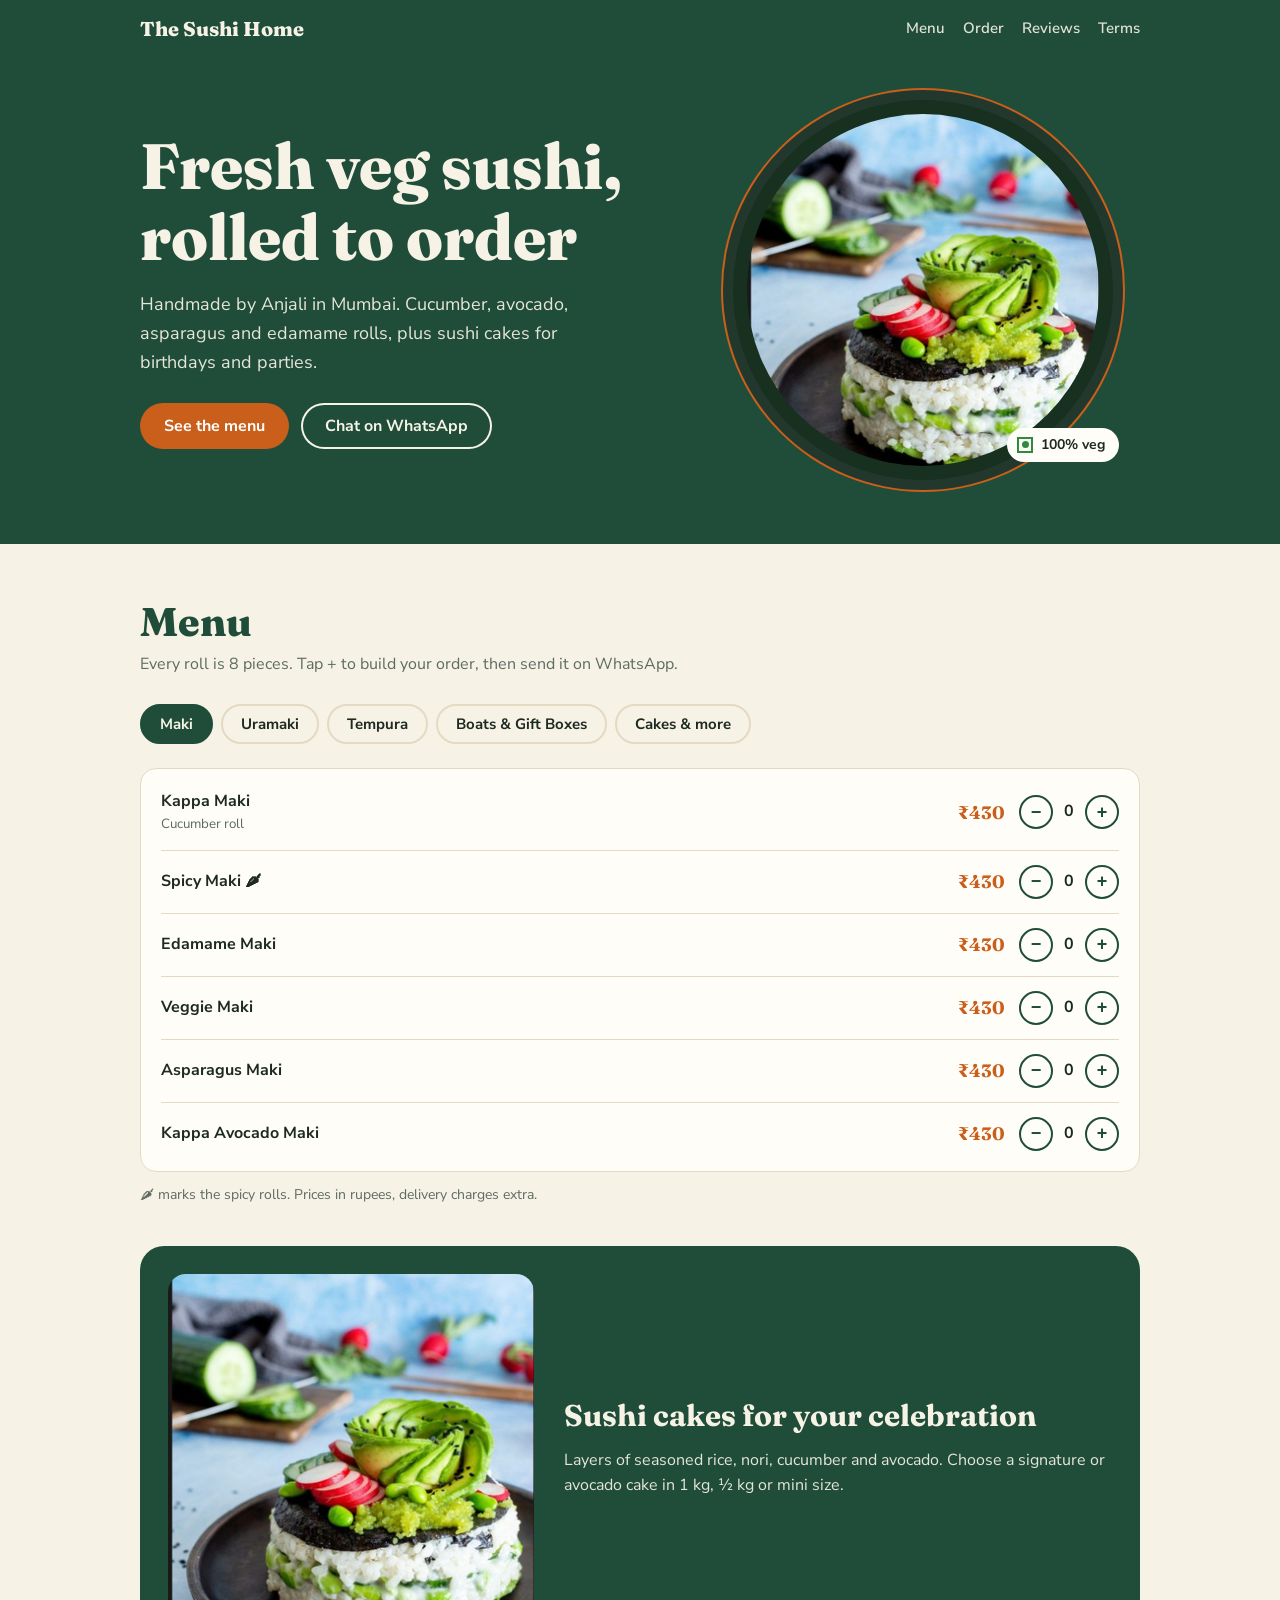
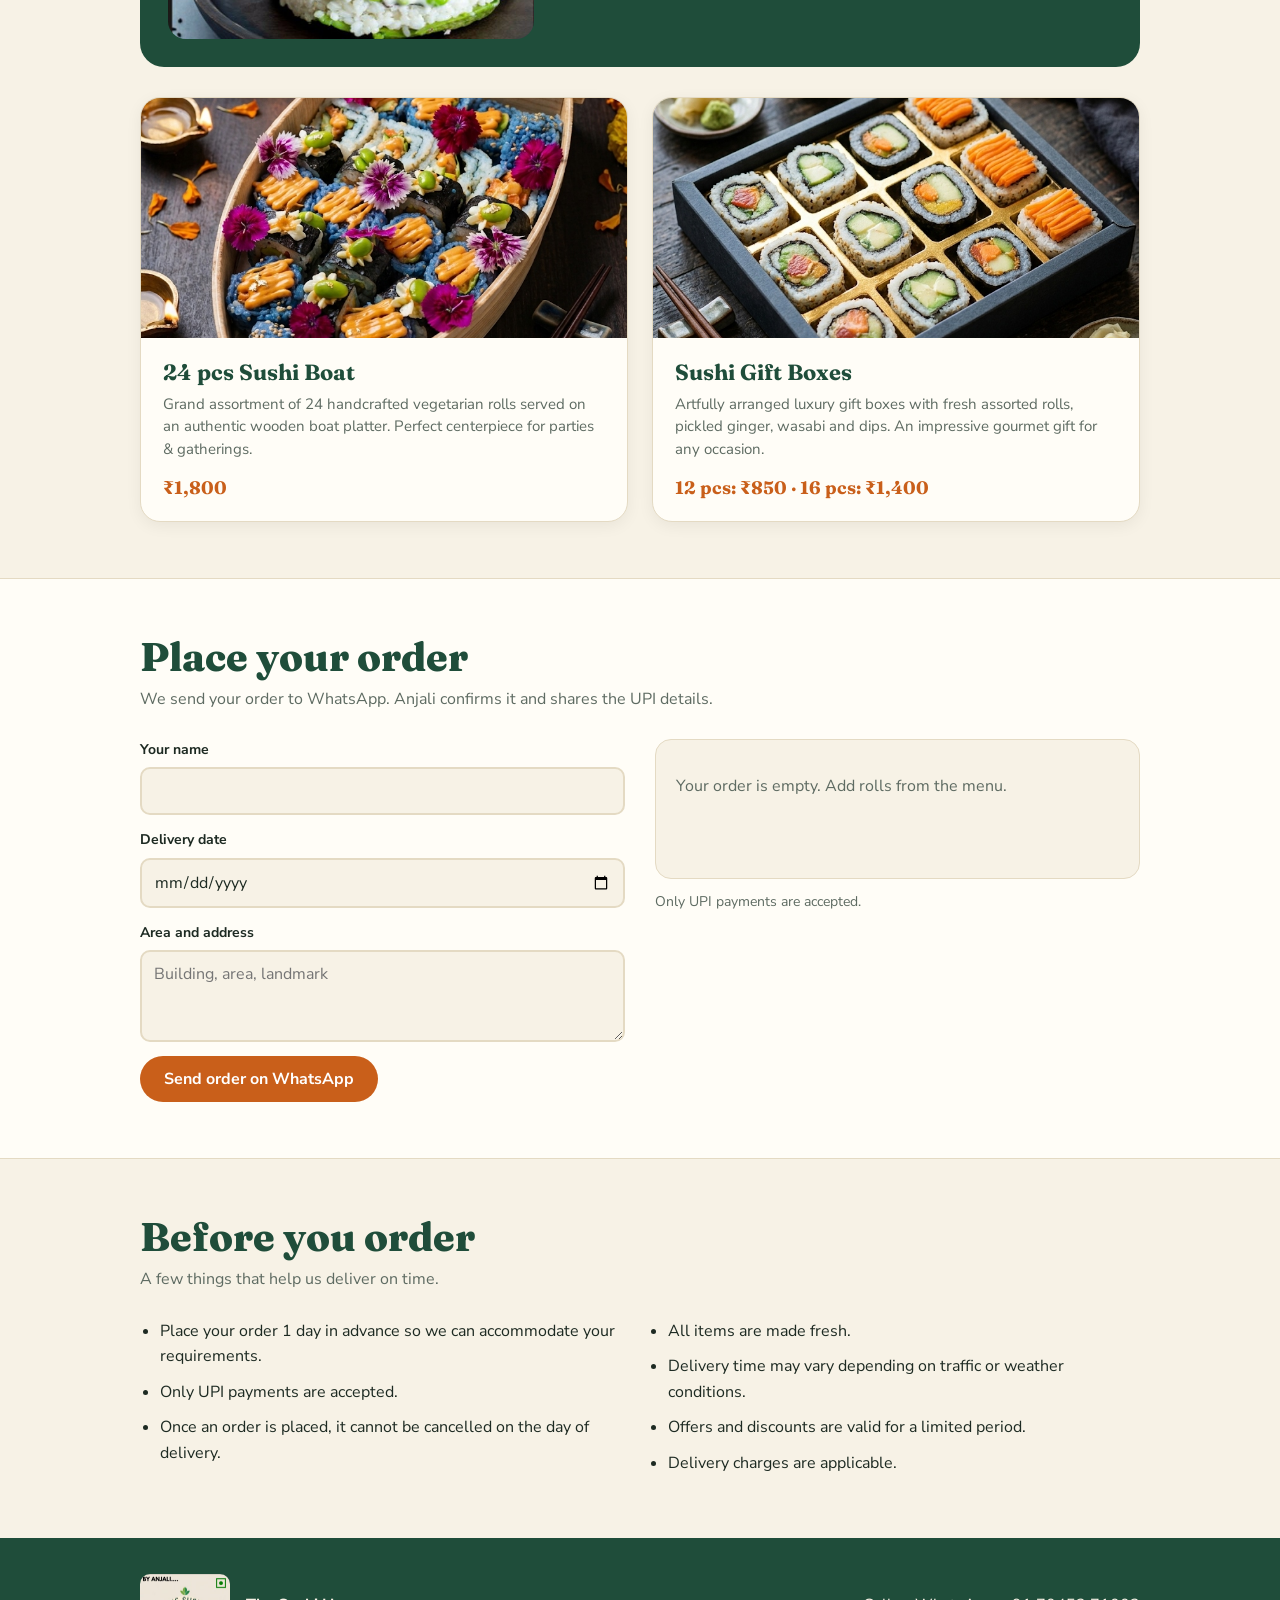
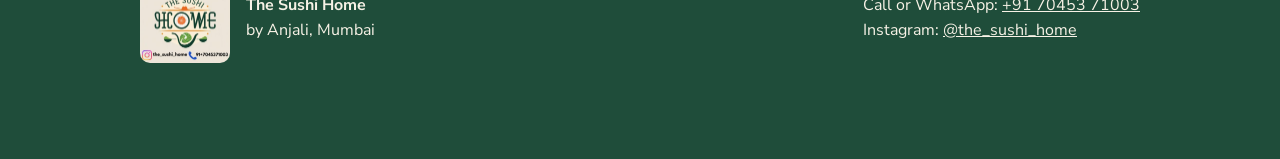
==== sushi_home_website.html @ c1016af9 "Add files via upload" ====
<!DOCTYPE html>
<html lang="en"><head><meta charset="utf-8">
<meta name="viewport" content="width=device-width, initial-scale=1, viewport-fit=cover">
<title>The Sushi Home – Fresh veg sushi, made to order</title>
<link rel="stylesheet" href="https://fonts.googleapis.com/css2?family=Fraunces:opsz,wght@9..144,600;9..144,800&family=Nunito+Sans:wght@400;600;700&display=swap">
<style>
:root{--bg:#F7F2E6;--card:#FFFDF7;--ink:#1D2A22;--mute:#5E6B62;--green:#1F4D3A;--leaf:#2E7D4F;--orange:#C95F1A;--line:#E4DAC3;--ong:#F7F2E6;color-scheme:light;
box-sizing:border-box;padding-top:env(safe-area-inset-top,0px);padding-bottom:env(safe-area-inset-bottom,0px)}
@media (prefers-color-scheme:dark){:root:not([data-theme="light"]){--bg:#101A15;--card:#17251D;--ink:#EEE8D8;--mute:#A9B3A9;--green:#0C2218;--leaf:#5FB383;--orange:#F08A3E;--line:#2A3B31;--ong:#F2EBDA;color-scheme:dark}}
:root[data-theme="dark"]{--bg:#101A15;--card:#17251D;--ink:#EEE8D8;--mute:#A9B3A9;--green:#0C2218;--leaf:#5FB383;--orange:#F08A3E;--line:#2A3B31;--ong:#F2EBDA;color-scheme:dark}
*{box-sizing:border-box}html{scroll-behavior:smooth;scroll-padding-top:70px}
body{margin:0;background:var(--bg);color:var(--ink);font:400 16px/1.6 "Nunito Sans",system-ui,sans-serif}
h1,h2,h3{font-family:Fraunces,Georgia,serif;line-height:1.1;margin:0}
img{max-width:100%;display:block}a{color:inherit}
.wrap{max-width:1040px;margin:0 auto;padding:0 20px}
header{position:sticky;top:0;z-index:20;background:var(--green);color:var(--ong)}
header .wrap{display:flex;align-items:center;justify-content:space-between;height:56px}
.brand{font:800 20px Fraunces,Georgia,serif;text-decoration:none}
nav{display:flex;gap:18px;font-weight:600;font-size:15px}nav a{text-decoration:none;opacity:.9}
.btn{display:inline-block;border:0;border-radius:999px;padding:12px 24px;font:700 16px "Nunito Sans",sans-serif;background:var(--orange);color:#fff;text-decoration:none;cursor:pointer}
.btn.ghost{background:transparent;color:var(--ong);box-shadow:inset 0 0 0 2px var(--ong)}
:focus-visible{outline:3px solid var(--orange);outline-offset:3px}
.hero{background:var(--green);color:var(--ong);padding:44px 0 64px;overflow:hidden}
.hero .wrap{display:grid;grid-template-columns:1.1fr .9fr;gap:36px;align-items:center}
.hero h1{font-size:clamp(38px,6vw,64px);font-weight:800}
.hero p{max-width:460px;font-size:18px;margin:18px 0 26px;opacity:.92}
.hero .row{display:flex;gap:12px;flex-wrap:wrap}
.disc{position:relative;width:min(100%,380px);aspect-ratio:1;margin:0 auto;border-radius:50%;padding:14px;background:#17301f;box-shadow:0 0 0 10px #23382c,0 0 0 12px var(--orange)}
.disc img{width:100%;height:100%;border-radius:50%;object-fit:cover}
.veg{position:absolute;right:-6px;bottom:18px;background:var(--card);color:var(--ink);border-radius:999px;padding:6px 14px 6px 10px;font-weight:700;font-size:14px;display:flex;gap:8px;align-items:center}
.veg i{width:16px;height:16px;border:2px solid #2E8B3E;display:grid;place-items:center}.veg i:after{content:"";width:7px;height:7px;border-radius:50%;background:#2E8B3E}
section{padding:56px 0}
h2{font-size:clamp(28px,4vw,40px);font-weight:800;color:var(--green)}
@media (prefers-color-scheme:dark){:root:not([data-theme="light"]) h2{color:var(--ink)}}
.sub{color:var(--mute);margin:8px 0 26px}
.tabs{display:flex;gap:8px;overflow-x:auto;padding-bottom:6px;margin-bottom:18px}
.tab{flex:none;border:2px solid var(--line);background:transparent;color:var(--ink);border-radius:999px;padding:8px 18px;font:700 15px "Nunito Sans",sans-serif;cursor:pointer}
.tab[aria-selected=true]{background:var(--green);border-color:var(--green);color:var(--ong)}
.list{background:var(--card);border:1px solid var(--line);border-radius:16px;padding:6px 20px}
.item{display:flex;align-items:center;gap:14px;padding:14px 0;border-bottom:1px solid var(--line)}.item:last-child{border:0}
.item .thumb{width:58px;height:58px;border-radius:12px;object-fit:cover;flex-shrink:0;border:1px solid var(--line)}
.item .n{flex:1;font-weight:700}.item .n small{display:block;font-weight:400;color:var(--mute)}
.price{font:700 18px Fraunces,Georgia,serif;color:var(--orange);min-width:64px;text-align:right}
.qty{display:flex;align-items:center;gap:6px}
.qty button{width:34px;height:34px;border-radius:50%;border:2px solid var(--green);background:transparent;color:var(--green);font:700 18px sans-serif;cursor:pointer}
@media (prefers-color-scheme:dark){:root:not([data-theme="light"]) .qty button{border-color:var(--leaf);color:var(--leaf)}}
.qty span{min-width:20px;text-align:center;font-weight:700}
.note{margin-top:12px;color:var(--mute);font-size:14px}
.cake{display:grid;grid-template-columns:.8fr 1.2fr;gap:30px;align-items:center;background:var(--green);color:var(--ong);border-radius:24px;padding:28px;margin-top:40px}
.cake img{border-radius:18px;aspect-ratio:1;object-fit:cover;width:100%}
.cake h3{font-size:30px}.cake p{opacity:.92}
.feature-grid{display:grid;grid-template-columns:1fr 1fr;gap:24px;margin-top:30px}
.feature-card{background:var(--card);border:1px solid var(--line);border-radius:20px;overflow:hidden;display:flex;flex-direction:column;box-shadow:0 4px 16px rgba(0,0,0,.06)}
.feature-card img{width:100%;height:240px;object-fit:cover;object-position:center}
.feature-card-body{padding:22px;display:flex;flex-direction:column;flex:1}
.feature-card-body h3{font-size:22px;margin-bottom:8px;color:var(--green)}
@media (prefers-color-scheme:dark){:root:not([data-theme="light"]) .feature-card-body h3{color:var(--ink)}}
.feature-card-body p{color:var(--mute);font-size:15px;line-height:1.5;margin:0 0 16px;flex:1}
.feature-price{font:700 18px Fraunces,Georgia,serif;color:var(--orange)}
@media (max-width:760px){.feature-grid{grid-template-columns:1fr}}
.order{background:var(--card);border-top:1px solid var(--line);border-bottom:1px solid var(--line)}
.grid{display:grid;grid-template-columns:1fr 1fr;gap:30px}
form label{display:block;font-weight:700;font-size:14px;margin:0 0 14px}
input,textarea{display:block;width:100%;margin-top:6px;padding:11px 12px;border:2px solid var(--line);border-radius:10px;background:var(--bg);color:var(--ink);font:400 16px "Nunito Sans",sans-serif}
.sum{background:var(--bg);border:1px solid var(--line);border-radius:16px;padding:18px 20px;min-height:140px}
.sum div{display:flex;justify-content:space-between;gap:10px;padding:5px 0}
.sum .t{border-top:2px solid var(--line);margin-top:8px;padding-top:10px;font-weight:800;font-size:18px}
.empty{color:var(--mute)}
.terms{columns:2;column-gap:36px;padding-left:20px;margin:0}.terms li{margin-bottom:10px;break-inside:avoid}
footer{background:var(--green);color:var(--ong);padding:36px 0 96px}
footer .wrap{display:flex;gap:24px;align-items:center;justify-content:space-between;flex-wrap:wrap}
footer img{width:90px;border-radius:10px}
.bar{position:fixed;left:0;right:0;bottom:0;z-index:30;background:var(--green);color:var(--ong);padding:10px 20px calc(10px + env(safe-area-inset-bottom,0px));display:none;align-items:center;justify-content:space-between;gap:12px}
.bar.on{display:flex}
@media (max-width:760px){.hero .wrap,.cake,.grid{grid-template-columns:1fr}.hero h1{font-size:clamp(30px,9vw,48px)}.hero .row{justify-content:center}.disc{width:min(100%,260px)}.terms{columns:1}nav{display:none}nav.open{display:flex;flex-direction:column;position:fixed;top:56px;left:0;right:0;background:var(--green);padding:16px 20px 24px;z-index:19;gap:0}nav.open a{padding:14px 0;border-bottom:1px solid rgba(255,255,255,0.1);font-size:17px}.hamburger{display:flex}.feature-grid{grid-template-columns:1fr}.reviews-grid{grid-template-columns:1fr}section{padding:40px 0}.item .thumb{width:56px;height:56px}}
@media (prefers-reduced-motion:reduce){html{scroll-behavior:auto}}
.hamburger{display:none;background:transparent;border:none;color:var(--ong);font-size:24px;cursor:pointer;padding:4px 8px;line-height:1}
#reviews{background:var(--card);border-top:1px solid var(--line)}
.reviews-grid{display:grid;grid-template-columns:repeat(auto-fill,minmax(260px,1fr));gap:20px;margin-bottom:44px}
.review-card{background:var(--bg);border:1px solid var(--line);border-radius:18px;padding:22px;display:flex;flex-direction:column;gap:10px}
.review-stars{color:#F5A623;font-size:18px;letter-spacing:2px}
.review-text{color:var(--ink);font-size:15px;line-height:1.6;flex:1;margin:0}
.review-author{font-weight:700;font-size:14px;color:var(--mute)}
.review-date{font-size:12px;color:var(--mute);opacity:.7}
.review-form-wrap{background:var(--bg);border:1px solid var(--line);border-radius:20px;padding:28px;max-width:560px}
.review-form-wrap h3{font-size:22px;margin-bottom:20px;color:var(--green)}
.star-pick{display:flex;gap:4px;margin-top:8px}
.star-pick button{background:transparent;border:none;font-size:32px;color:var(--line);cursor:pointer;padding:0 2px;transition:color .15s;line-height:1}
.star-pick button.lit{color:#F5A623}
.review-thanks{color:var(--leaf);font-weight:700;margin-top:10px}

</style></head><body>
<header><div class="wrap"><a class="brand" href="#top">The Sushi Home</a><nav id="nav"><a href="#menu">Menu</a><a href="#order">Order</a><a href="#reviews">Reviews</a><a href="#terms">Terms</a></nav><button class="hamburger" id="hamburger" aria-label="Open menu" aria-expanded="false">☰</button></div></header>
<main id="top">
<div class="hero"><div class="wrap">
<div><h1>Fresh veg sushi, rolled to order</h1>
<p>Handmade by Anjali in Mumbai. Cucumber, avocado, asparagus and edamame rolls, plus sushi cakes for birthdays and parties.</p>
<div class="row"><a class="btn" href="#menu">See the menu</a><a class="btn ghost" href="https://wa.me/917045371003?text=Hi%20The%20Sushi%20Home%2C%20I%E2%80%99d%20like%20to%20order." target="_blank" rel="noopener">Chat on WhatsApp</a></div></div>
<div class="disc"><img src="[data-uri]" alt="Avocado sushi cake with radish, edamame and nori"><div class="veg"><i></i>100% veg</div></div>
</div></div>

<section id="menu"><div class="wrap">
<h2>Menu</h2><p class="sub">Every roll is 8 pieces. Tap + to build your order, then send it on WhatsApp.</p>
<div class="tabs" role="tablist" id="tabs"></div>
<div class="list" id="list"></div>
<p class="note">🌶 marks the spicy rolls. Prices in rupees, delivery charges extra.</p>
<div class="cake"><img src="[data-uri]" alt="Avocado sushi cake"><div><h3>Sushi cakes for your celebration</h3><p>Layers of seasoned rice, nori, cucumber and avocado. Choose a signature or avocado cake in 1 kg, ½ kg or mini size.</p></div></div>

<div class="feature-grid">
  <div class="feature-card">
    <img src="images/sushi-boat.jpg" alt="24 pcs Sushi Boat Platter">
    <div class="feature-card-body">
      <h3>24 pcs Sushi Boat</h3>
      <p>Grand assortment of 24 handcrafted vegetarian rolls served on an authentic wooden boat platter. Perfect centerpiece for parties & gatherings.</p>
      <div class="feature-price">₹1,800</div>
    </div>
  </div>
  <div class="feature-card">
    <img src="images/sushi-gift-box.jpg" alt="Sushi Gift Box">
    <div class="feature-card-body">
      <h3>Sushi Gift Boxes</h3>
      <p>Artfully arranged luxury gift boxes with fresh assorted rolls, pickled ginger, wasabi and dips. An impressive gourmet gift for any occasion.</p>
      <div class="feature-price">12 pcs: ₹850 · 16 pcs: ₹1,400</div>
    </div>
  </div>
</div>
</div></section>

<section class="order" id="order"><div class="wrap">
<h2>Place your order</h2><p class="sub">We send your order to WhatsApp. Anjali confirms it and shares the UPI details.</p>
<div class="grid">
<form id="f" onsubmit="return false">
<label>Your name<input id="nm" autocomplete="name"></label>
<label>Delivery date<input id="dt" type="date"></label>
<label>Area and address<textarea id="ad" rows="3" placeholder="Building, area, landmark"></textarea></label>
<button class="btn" id="send" type="button">Send order on WhatsApp</button>
</form>
<div><div class="sum" id="sum" aria-live="polite"></div><p class="note">Only UPI payments are accepted.</p></div>
</div></div></section>

<section id="terms"><div class="wrap"><h2>Before you order</h2><p class="sub">A few things that help us deliver on time.</p>
<ul class="terms">
<li>Place your order 1 day in advance so we can accommodate your requirements.</li>
<li>Only UPI payments are accepted.</li>
<li>Once an order is placed, it cannot be cancelled on the day of delivery.</li>
<li>All items are made fresh.</li>
<li>Delivery time may vary depending on traffic or weather conditions.</li>
<li>Offers and discounts are valid for a limited period.</li>
<li>Delivery charges are applicable.</li></ul></div></section>
</main>
<footer><div class="wrap"><div style="display:flex;gap:16px;align-items:center"><img src="[data-uri]" alt="The Sushi Home logo"><div><strong>The Sushi Home</strong><br>by Anjali, Mumbai</div></div>
<div>Call or WhatsApp: <a href="tel:+917045371003">+91 70453 71003</a><br>Instagram: <a href="https://instagram.com/the_sushi_home" target="_blank" rel="noopener">@the_sushi_home</a></div></div></footer>
<div class="bar" id="bar"><div><strong id="bc"></strong></div><a class="btn" href="#order">Review order</a></div>
<script>
const M={"Maki":[["Kappa Maki",430,"Cucumber roll"],["Spicy Maki 🌶",430],["Edamame Maki",430],["Veggie Maki",430],["Asparagus Maki",430],["Kappa Avocado Maki",430]],
"Uramaki":[["Classic Cucumber",430],["California Roll",430],["Summer Roll",430],["Avocado Roll",430],["Veggie Supreme",430],["Spicy Avocado 🌶",430],["Asparagus Cream Cheese Roll",430],["Avocado Asparagus Roll",430]],
"Tempura":[["Japanese Spice Roll",430],["TSC Signature Roll",430],["Avocado Blast",480],["Crunchy Edamame Roll",430],["Asparagus Tempura Roll",430],["Assorted Veggies Tempura Roll",430],["Baby Corn Tempura Roll",430],["Rock Corn Tempura Roll",430]],
"Boats & Gift Boxes":[["24 pcs Sushi Boat",1800,"24 pcs signature veg assortment on a boat platter","images/sushi-boat.jpg"],["12 pcs Sushi Gift Box",850,"12 pcs handcrafted veg sushi in a gift box","images/sushi-gift-box.jpg"],["16 pcs Sushi Gift Box",1400,"16 pcs luxury veg sushi assortment in a gift box","images/sushi-gift-box.jpg"]],
"Cakes & more":[["1 kg Signature Sushi Cake",1800],["1 kg Avocado Sushi Cake",2000],["½ kg Signature Sushi Cake",1000],["½ kg Avocado Sushi Cake",1200],["Mini Sushi Cake",700],["Sushi Bowl",500],["Edamame Starter",400]]};
const q={};let cur="Maki";
const $=id=>document.getElementById(id),R=n=>"₹"+n.toLocaleString("en-IN");
function tabs(){$("tabs").innerHTML=Object.keys(M).map(k=>`<button class="tab" role="tab" aria-selected="${k==cur}" data-k="${k}">${k}</button>`).join("")}
function list(){$("list").innerHTML=M[cur].map(([n,p,d,img],i)=>{const key=cur+i;const im=img?`<img class="thumb" src="${img}" alt="${n}" loading="lazy">`:"";return `<div class="item">${im}<div class="n">${n}${d?`<small>${d}</small>`:""}</div><div class="price">${R(p)}</div><div class="qty"><button aria-label="Remove one ${n}" data-d="-1" data-k="${key}">−</button><span>${q[key]||0}</span><button aria-label="Add one ${n}" data-d="1" data-k="${key}">+</button></div></div>`}).join("")}
function lines(){const o=[];for(const c in M)M[c].forEach(([n,p],i)=>{const x=q[c+i];if(x)o.push([n.replace(" 🌶",""),p,x])});return o}
function sum(){const L=lines(),t=L.reduce((a,[,p,x])=>a+p*x,0),c=L.reduce((a,[,,x])=>a+x,0);
$("sum").innerHTML=L.length?L.map(([n,p,x])=>`<div><span>${x} × ${n}</span><span>${R(p*x)}</span></div>`).join("")+`<div class="t"><span>Total</span><span>${R(t)}</span></div>`:`<p class="empty">Your order is empty. Add rolls from the menu.</p>`;
$("bar").classList.toggle("on",c>0);$("bc").textContent=`${c} item${c>1?"s":""} · ${R(t)}`}
document.addEventListener("click",e=>{const b=e.target.closest("button");if(!b)return;
if(b.dataset.k&&b.classList.contains("tab")){cur=b.dataset.k;tabs();list()}
else if(b.dataset.d){const k=b.dataset.k;q[k]=Math.max(0,(q[k]||0)+ +b.dataset.d);list();sum()}});
$("send").onclick=()=>{const L=lines();if(!L.length){$("sum").innerHTML='<p class="empty">Your order is empty. Tap + next to a roll in the menu first.</p>';$("sum").scrollIntoView({block:"center"});return}
const t=L.reduce((a,[,p,x])=>a+p*x,0);
const fmtDt=v=>{if(!v)return"-";const[y,m,d]=v.split("-");if(!d)return v;const mon=["Jan","Feb","Mar","Apr","May","Jun","Jul","Aug","Sep","Oct","Nov","Dec"];return `${d}-${m}-${y} (${d} ${mon[+m-1]||m} ${y})`};
const msg=`Hi The Sushi Home, I’d like to order:\n`+L.map(([n,,x])=>`• ${x} × ${n}`).join("\n")+`\nTotal: ${R(t)} (delivery extra)\nName: ${$("nm").value||"-"}\nDelivery date: ${fmtDt($("dt").value)}\nAddress: ${$("ad").value||"-"}`;
const u="https://wa.me/917045371003?text="+encodeURIComponent(msg);if(!window.open(u,"_blank"))location.href=u};
tabs();list();sum();
</script></body></html>
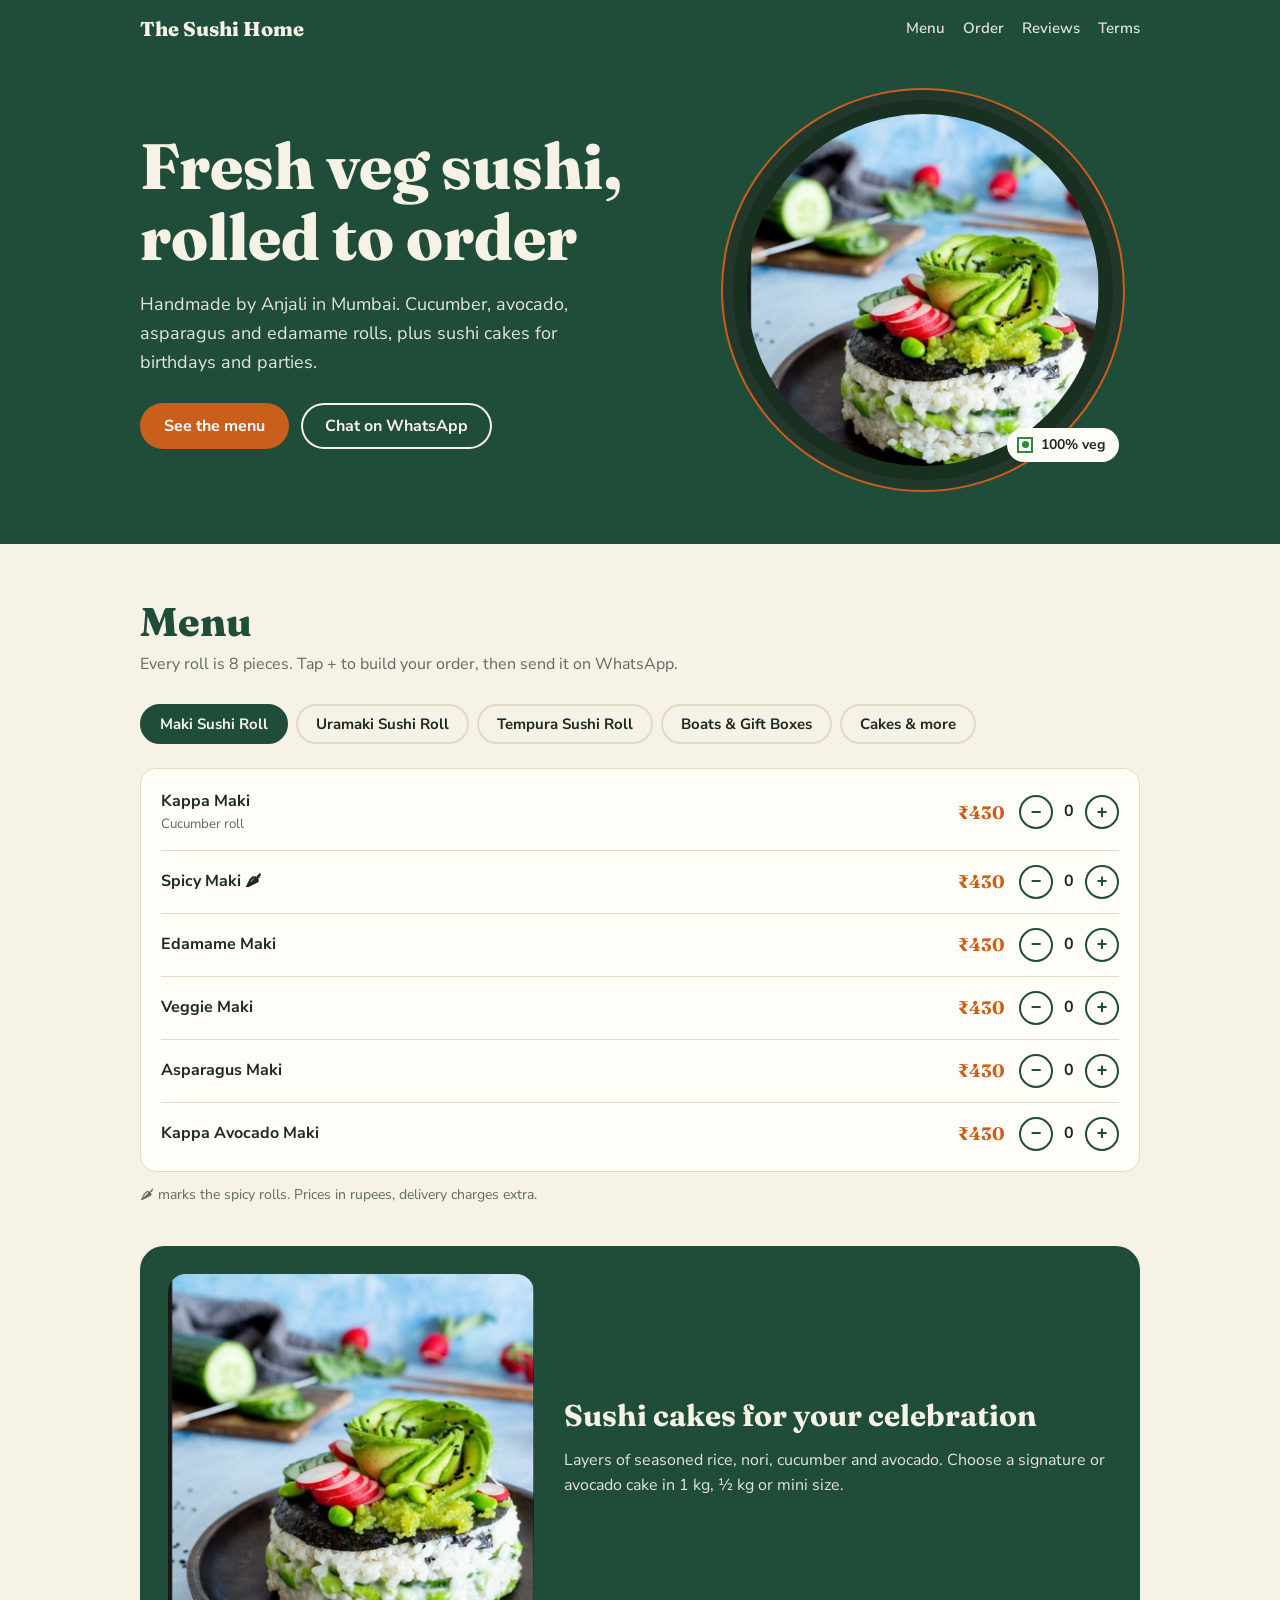
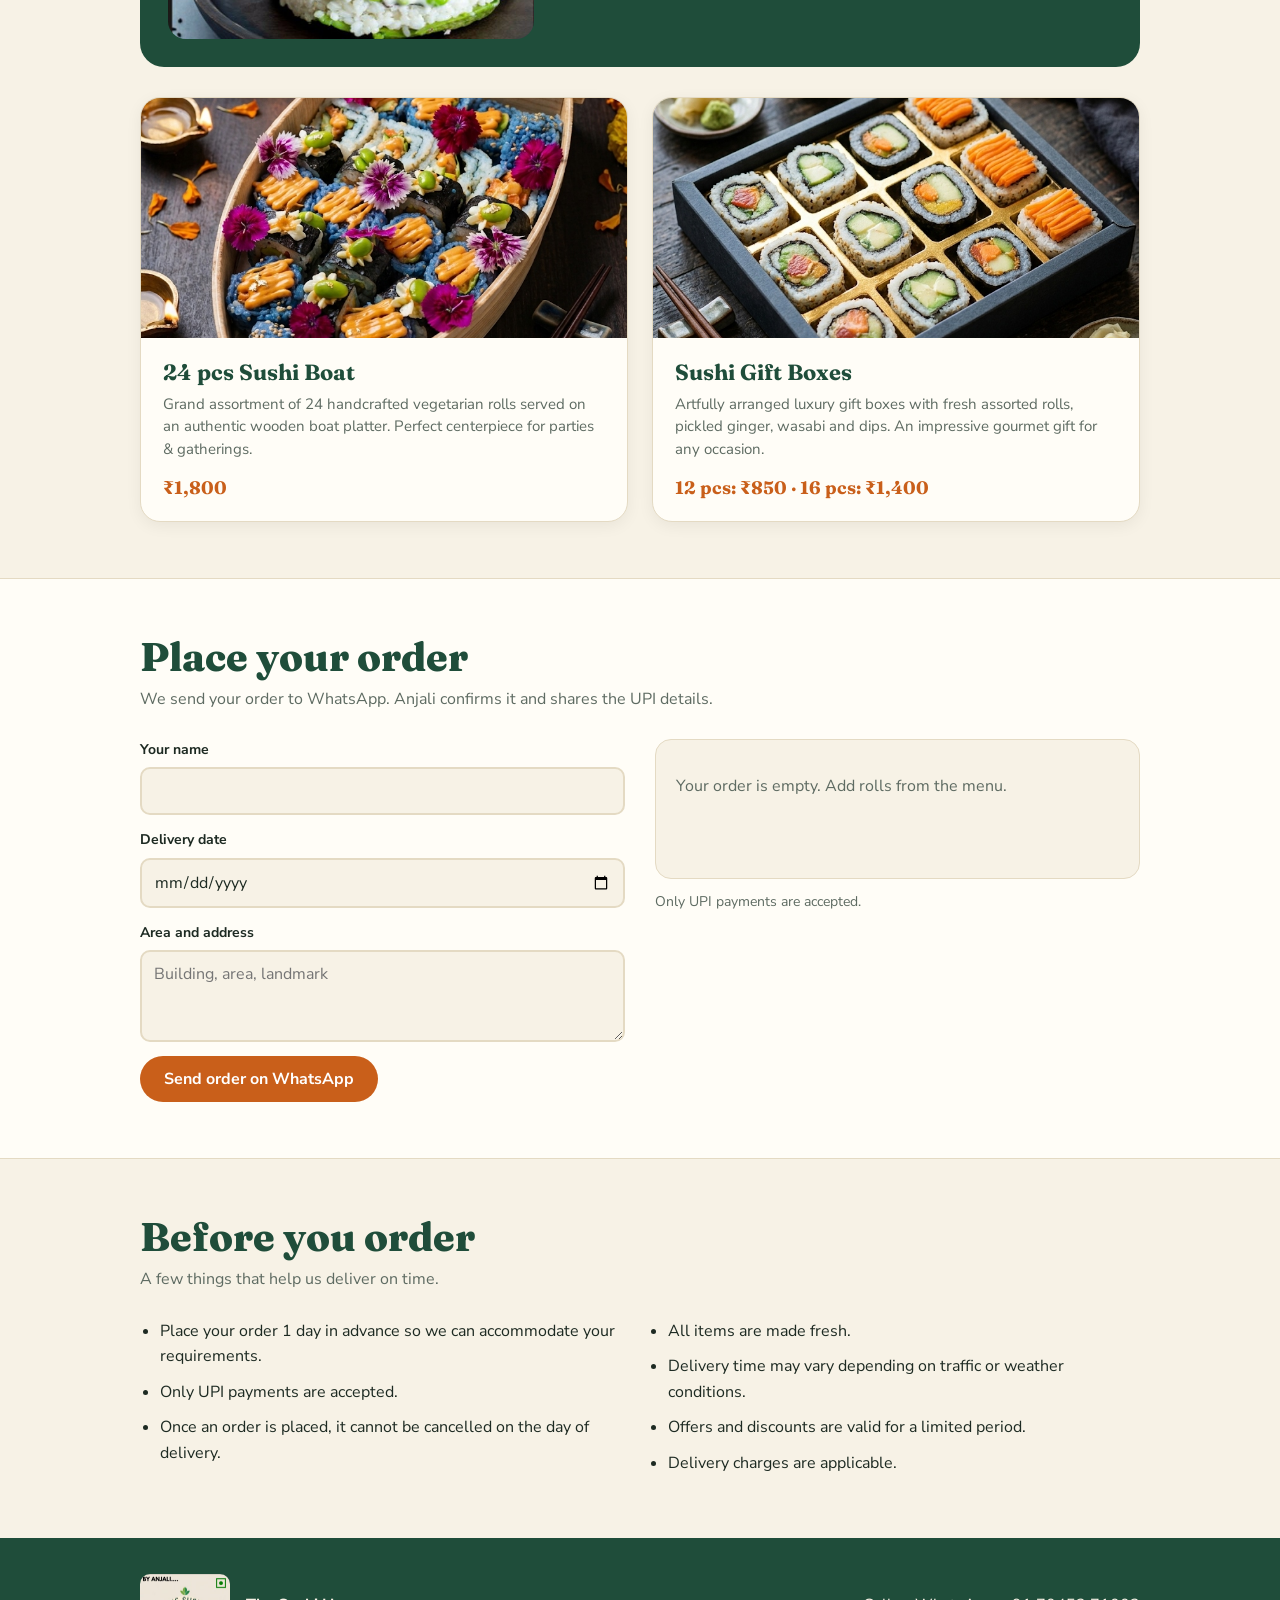
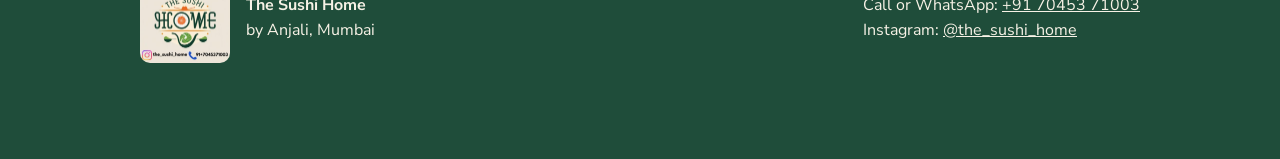
==== commit 17e1439f: "Rename sushi roll categories Co-authored-by: Copilot <223556219+Copilot@users.noreply.github.com>" ====
--- a/sushi_home_website.html
+++ b/sushi_home_website.html
@@ -152,12 +152,12 @@
 <div>Call or WhatsApp: <a href="tel:+917045371003">+91 70453 71003</a><br>Instagram: <a href="https://instagram.com/the_sushi_home" target="_blank" rel="noopener">@the_sushi_home</a></div></div></footer>
 <div class="bar" id="bar"><div><strong id="bc"></strong></div><a class="btn" href="#order">Review order</a></div>
 <script>
-const M={"Maki":[["Kappa Maki",430,"Cucumber roll"],["Spicy Maki 🌶",430],["Edamame Maki",430],["Veggie Maki",430],["Asparagus Maki",430],["Kappa Avocado Maki",430]],
-"Uramaki":[["Classic Cucumber",430],["California Roll",430],["Summer Roll",430],["Avocado Roll",430],["Veggie Supreme",430],["Spicy Avocado 🌶",430],["Asparagus Cream Cheese Roll",430],["Avocado Asparagus Roll",430]],
-"Tempura":[["Japanese Spice Roll",430],["TSC Signature Roll",430],["Avocado Blast",480],["Crunchy Edamame Roll",430],["Asparagus Tempura Roll",430],["Assorted Veggies Tempura Roll",430],["Baby Corn Tempura Roll",430],["Rock Corn Tempura Roll",430]],
+const M={"Maki Sushi Roll":[["Kappa Maki",430,"Cucumber roll"],["Spicy Maki 🌶",430],["Edamame Maki",430],["Veggie Maki",430],["Asparagus Maki",430],["Kappa Avocado Maki",430]],
+"Uramaki Sushi Roll":[["Classic Cucumber",430],["California Roll",430],["Summer Roll",430],["Avocado Roll",430],["Veggie Supreme",430],["Spicy Avocado 🌶",430],["Asparagus Cream Cheese Roll",430],["Avocado Asparagus Roll",430]],
+"Tempura Sushi Roll":[["Japanese Spice Roll",430],["TSC Signature Roll",430],["Avocado Blast",480],["Crunchy Edamame Roll",430],["Asparagus Tempura Roll",430],["Assorted Veggies Tempura Roll",430],["Baby Corn Tempura Roll",430],["Rock Corn Tempura Roll",430]],
 "Boats & Gift Boxes":[["24 pcs Sushi Boat",1800,"24 pcs signature veg assortment on a boat platter","images/sushi-boat.jpg"],["12 pcs Sushi Gift Box",850,"12 pcs handcrafted veg sushi in a gift box","images/sushi-gift-box.jpg"],["16 pcs Sushi Gift Box",1400,"16 pcs luxury veg sushi assortment in a gift box","images/sushi-gift-box.jpg"]],
 "Cakes & more":[["1 kg Signature Sushi Cake",1800],["1 kg Avocado Sushi Cake",2000],["½ kg Signature Sushi Cake",1000],["½ kg Avocado Sushi Cake",1200],["Mini Sushi Cake",700],["Sushi Bowl",500],["Edamame Starter",400]]};
-const q={};let cur="Maki";
+const q={};let cur="Maki Sushi Roll";
 const $=id=>document.getElementById(id),R=n=>"₹"+n.toLocaleString("en-IN");
 function tabs(){$("tabs").innerHTML=Object.keys(M).map(k=>`<button class="tab" role="tab" aria-selected="${k==cur}" data-k="${k}">${k}</button>`).join("")}
 function list(){$("list").innerHTML=M[cur].map(([n,p,d,img],i)=>{const key=cur+i;const im=img?`<img class="thumb" src="${img}" alt="${n}" loading="lazy">`:"";return `<div class="item">${im}<div class="n">${n}${d?`<small>${d}</small>`:""}</div><div class="price">${R(p)}</div><div class="qty"><button aria-label="Remove one ${n}" data-d="-1" data-k="${key}">−</button><span>${q[key]||0}</span><button aria-label="Add one ${n}" data-d="1" data-k="${key}">+</button></div></div>`}).join("")}
